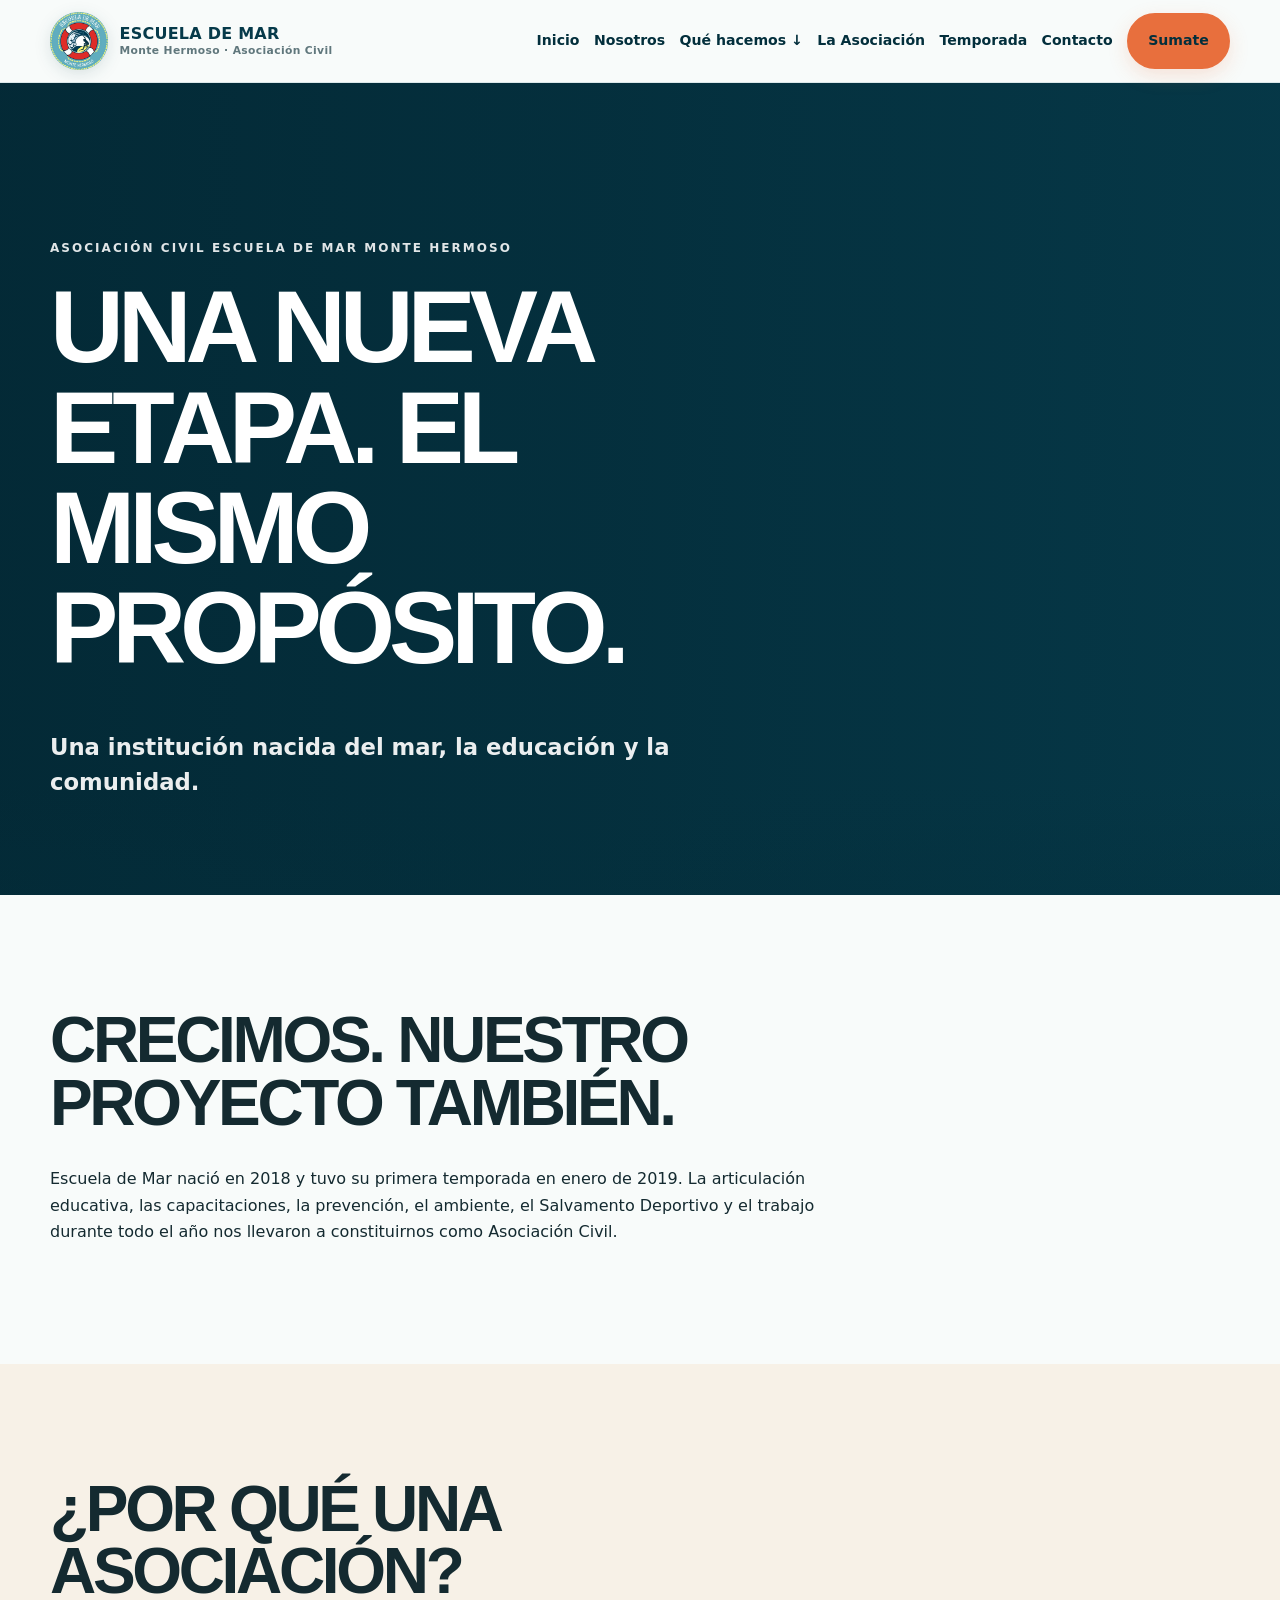
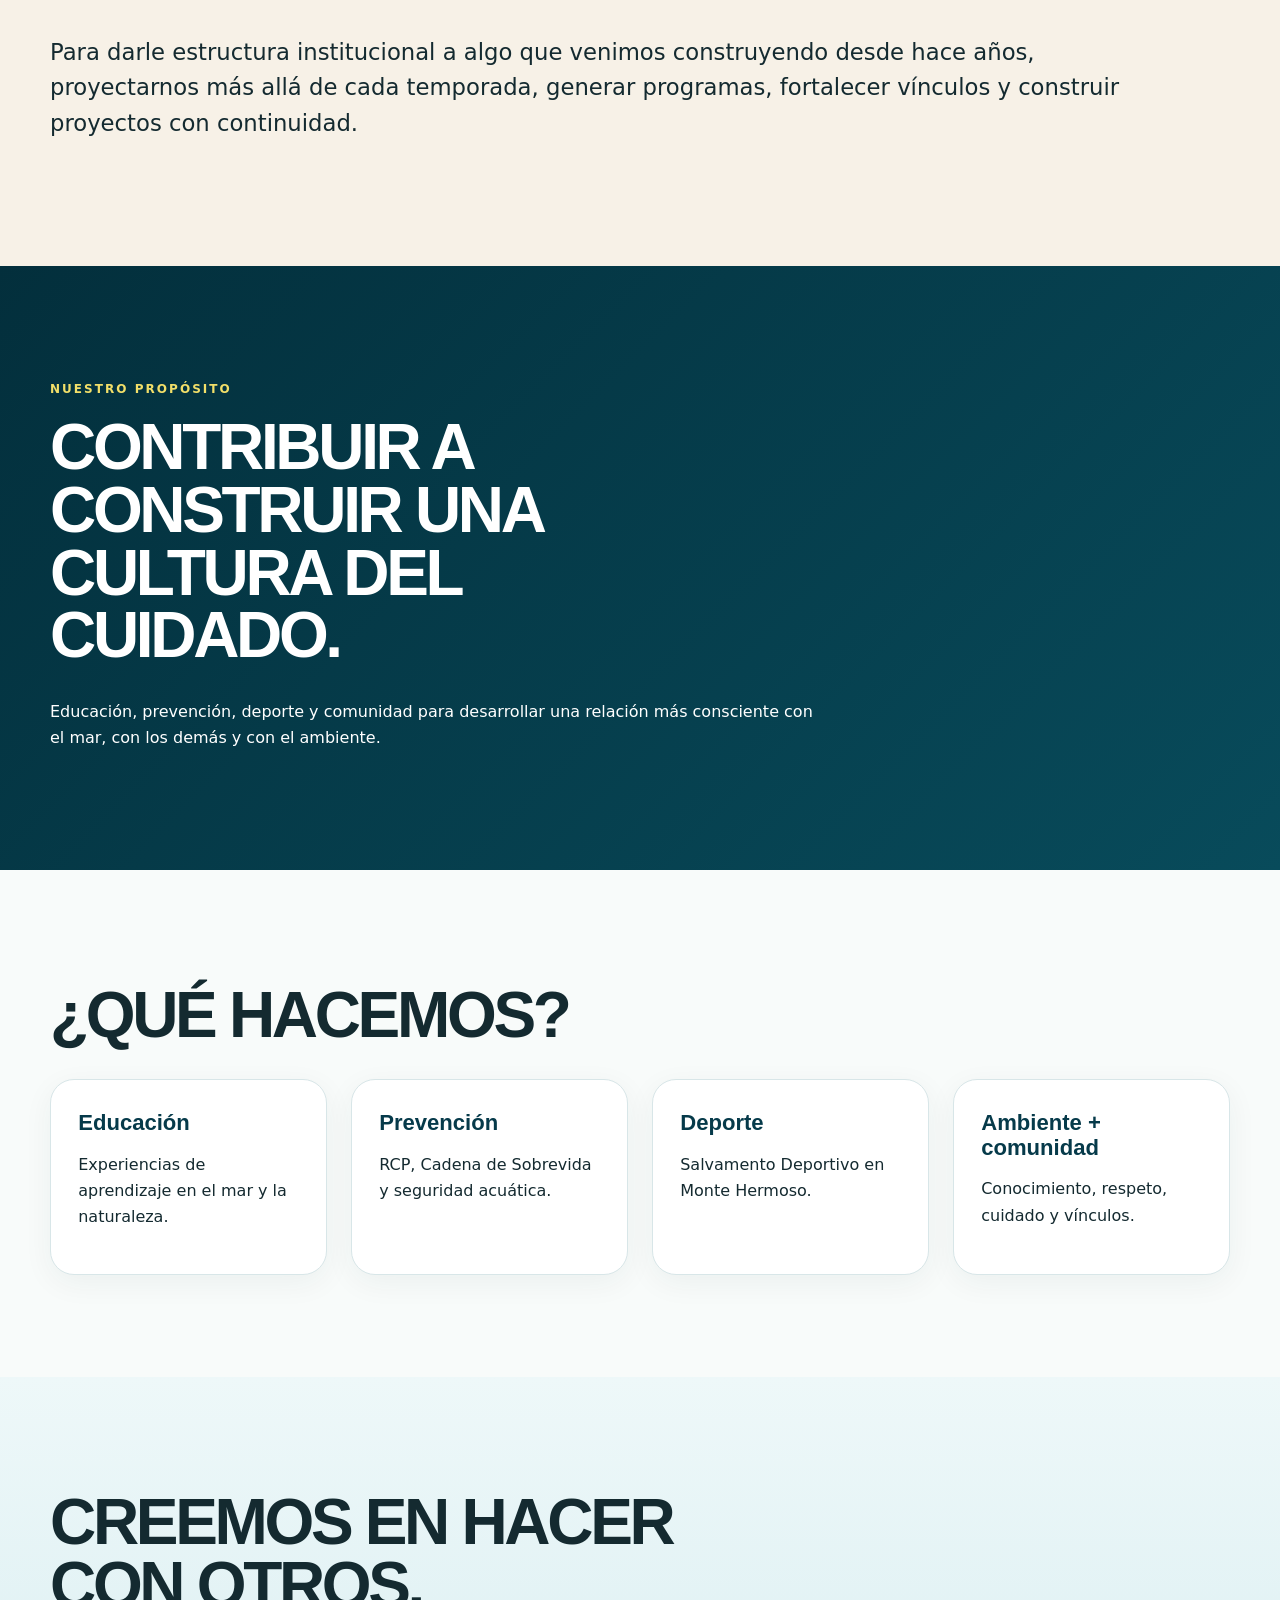
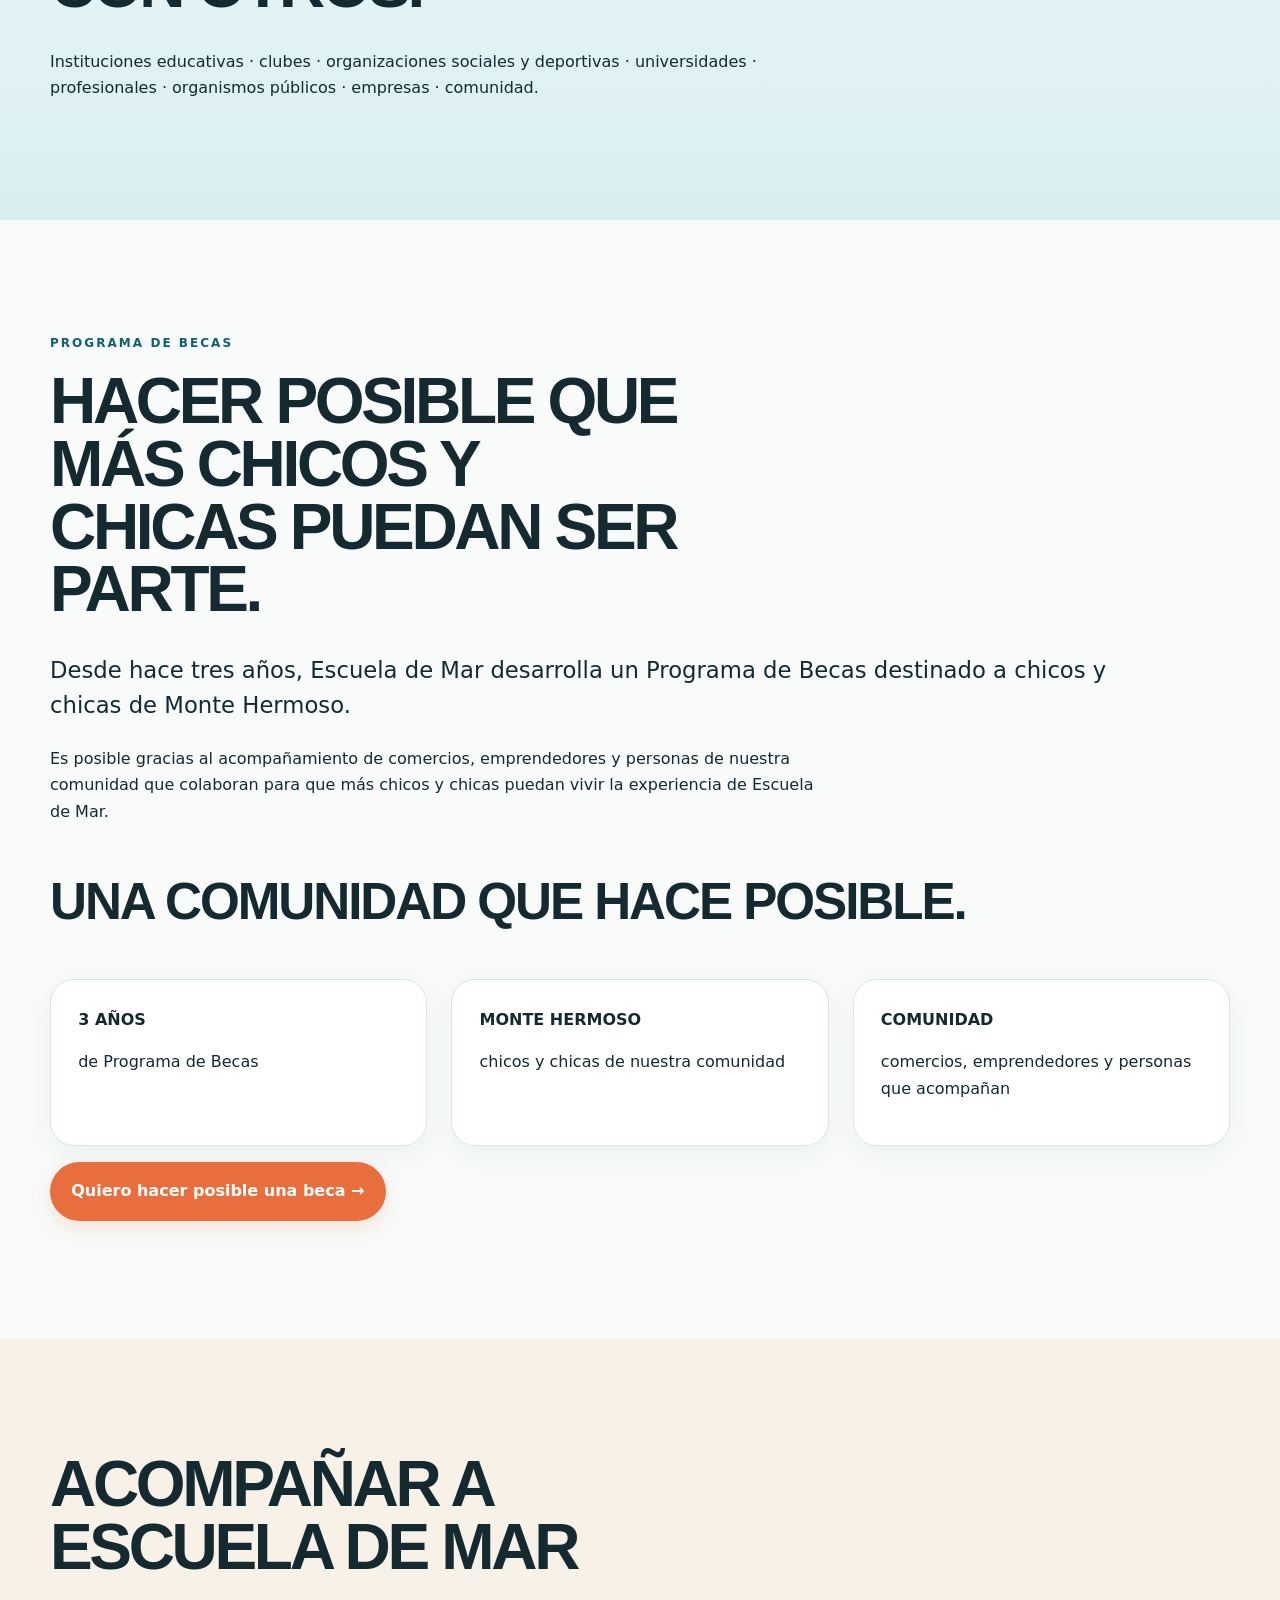
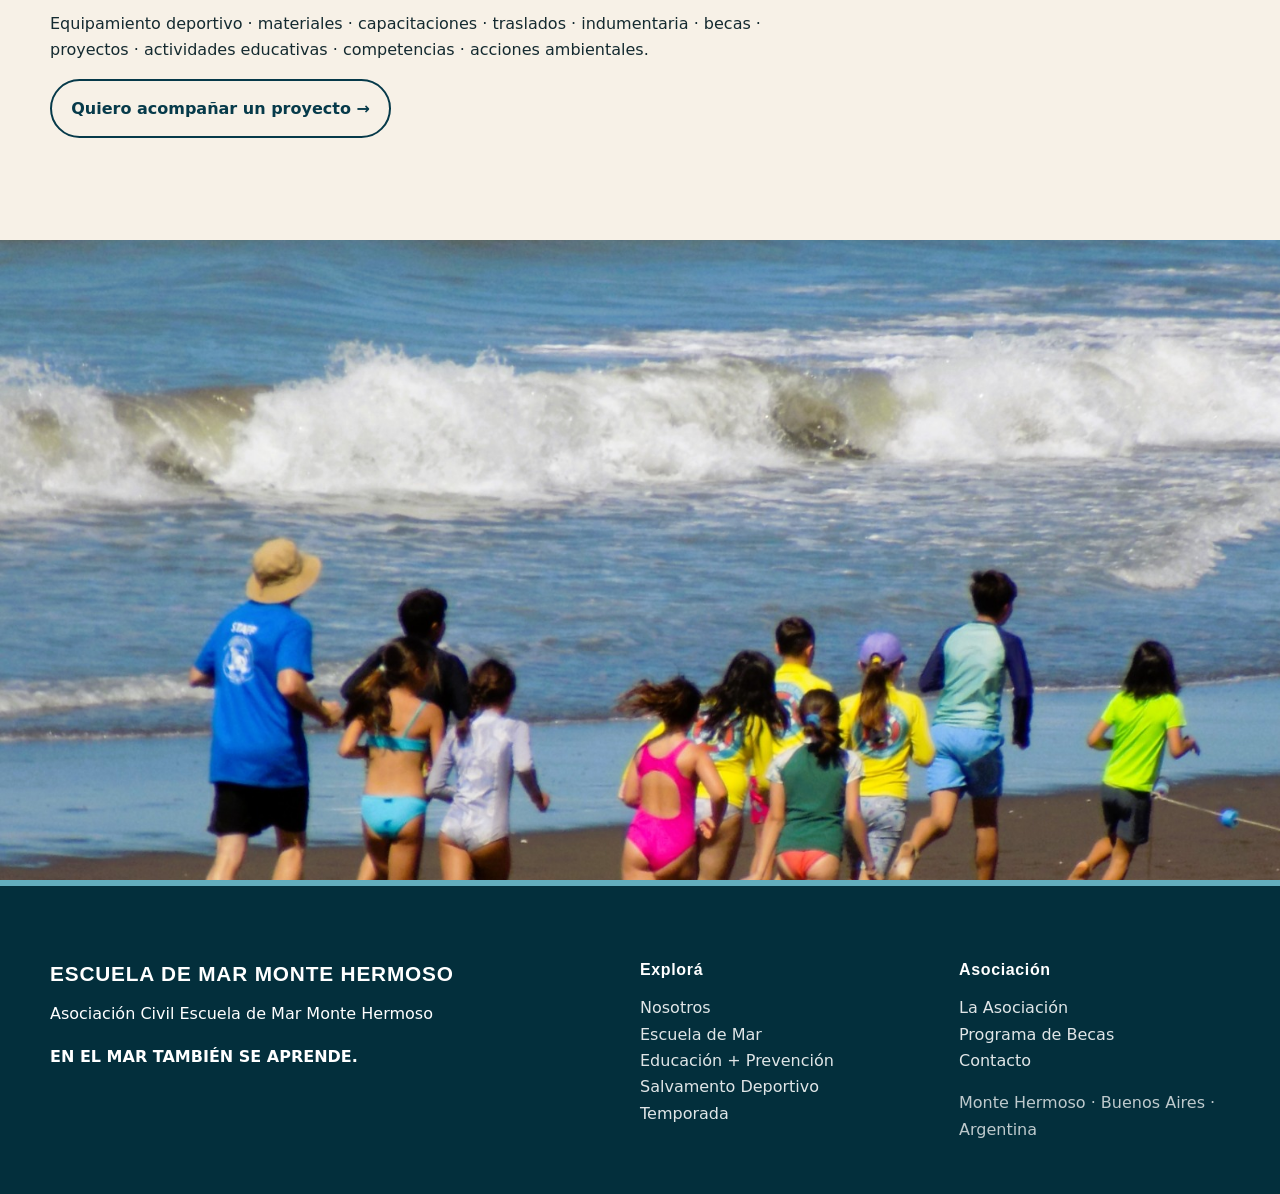
==== asociacion.html @ 0ac275d5 "primer commit" ====
<!doctype html><html lang="es"><head>
  <meta charset="utf-8">
  <meta name="viewport" content="width=device-width, initial-scale=1">
  <title>La Asociación | Escuela de Mar Monte Hermoso</title>
  <meta name="description" content="Conocé la Asociación Civil Escuela de Mar Monte Hermoso, sus proyectos comunitarios y el Programa de Becas que amplía el acceso a Escuela de Mar.">
  <meta name="robots" content="index, follow">
  <meta name="theme-color" content="#63adbd">
  <link rel="canonical" href="https://www.escuelademar.com.ar/asociacion.html">
  <link rel="icon" href="favicon.ico" sizes="any">
  <link rel="icon" type="image/png" sizes="32x32" href="assets/icons/favicon-32x32.png">
  <link rel="apple-touch-icon" href="assets/icons/apple-touch-icon.png">
  <link rel="manifest" href="site.webmanifest">
  <meta property="og:type" content="website">
  <meta property="og:locale" content="es_AR">
  <meta property="og:site_name" content="Escuela de Mar Monte Hermoso">
  <meta property="og:title" content="La Asociación | Escuela de Mar Monte Hermoso">
  <meta property="og:description" content="Conocé la Asociación Civil Escuela de Mar Monte Hermoso, sus proyectos comunitarios y el Programa de Becas que amplía el acceso a Escuela de Mar.">
  <meta property="og:url" content="https://www.escuelademar.com.ar/asociacion.html">
  <meta property="og:image" content="https://www.escuelademar.com.ar/assets/images/ANAM1547.JPEG">
  <meta name="twitter:card" content="summary_large_image">
  <link rel="stylesheet" href="assets/css/styles.css">
</head><body>
<a class="skip-link" href="#contenido">Saltar al contenido</a>
<header class="site-header">
  <div class="container nav">
    <a class="brand" href="index.html"><img src="assets/images/logo-escuela-de-mar.png" alt="Logo Escuela de Mar Monte Hermoso"><span>ESCUELA DE MAR<small>Monte Hermoso · Asociación Civil</small></span></a>
    <button class="menu-toggle" aria-label="Abrir menú">☰</button>
    <nav class="nav-links" aria-label="Navegación principal">
      <a href="index.html">Inicio</a>
      <a href="nosotros.html">Nosotros</a>
      <details class="nav-dropdown"><summary>Qué hacemos ↓</summary><div class="dropdown-menu">
        <a href="escuela-de-mar.html">Escuela de Mar</a>
        <a href="educacion-prevencion.html">Educación + Prevención</a>
        <a href="salvamento-deportivo.html">Salvamento Deportivo</a>
      </div></details>
      <a href="asociacion.html">La Asociación</a>
      <a href="temporada.html">Temporada</a>
      <a href="contacto.html">Contacto</a>
      <a class="btn" href="sumate.html">Sumate</a>
    </nav>
  </div>
</header>
<main id="contenido">
<section class="hero compact hero-photo" style="--hero-image:url('assets/images/HUEN9770.JPEG')"><div class="container"><p class="eyebrow">Asociación Civil Escuela de Mar Monte Hermoso</p><h1>UNA NUEVA ETAPA. EL MISMO PROPÓSITO.</h1><p class="lead">Una institución nacida del mar, la educación y la comunidad.</p></div></section>
<section class="section"><div class="container"><h2>CRECIMOS. NUESTRO PROYECTO TAMBIÉN.</h2><p>Escuela de Mar nació en 2018 y tuvo su primera temporada en enero de 2019. La articulación educativa, las capacitaciones, la prevención, el ambiente, el Salvamento Deportivo y el trabajo durante todo el año nos llevaron a constituirnos como Asociación Civil.</p></div></section>
<section class="section sand"><div class="container"><h2>¿POR QUÉ UNA ASOCIACIÓN?</h2><p class="lead">Para darle estructura institucional a algo que venimos construyendo desde hace años, proyectarnos más allá de cada temporada, generar programas, fortalecer vínculos y construir proyectos con continuidad.</p></div></section>
<section class="section sea"><div class="container"><p class="kicker">Nuestro propósito</p><h2>CONTRIBUIR A CONSTRUIR UNA CULTURA DEL CUIDADO.</h2><p>Educación, prevención, deporte y comunidad para desarrollar una relación más consciente con el mar, con los demás y con el ambiente.</p></div></section>
<section class="section"><div class="container"><h2>¿QUÉ HACEMOS?</h2><div class="grid four"><div class="card"><h3>Educación</h3><p>Experiencias de aprendizaje en el mar y la naturaleza.</p></div><div class="card"><h3>Prevención</h3><p>RCP, Cadena de Sobrevida y seguridad acuática.</p></div><div class="card"><h3>Deporte</h3><p>Salvamento Deportivo en Monte Hermoso.</p></div><div class="card"><h3>Ambiente + comunidad</h3><p>Conocimiento, respeto, cuidado y vínculos.</p></div></div></div></section>
<section class="section sky"><div class="container"><h2>CREEMOS EN HACER CON OTROS.</h2><p>Instituciones educativas · clubes · organizaciones sociales y deportivas · universidades · profesionales · organismos públicos · empresas · comunidad.</p></div></section>
<section class="section" id="becas"><div class="container"><p class="kicker">Programa de Becas</p><h2>HACER POSIBLE QUE MÁS CHICOS Y CHICAS PUEDAN SER PARTE.</h2><p class="lead">Desde hace tres años, Escuela de Mar desarrolla un Programa de Becas destinado a chicos y chicas de Monte Hermoso.</p><p>Es posible gracias al acompañamiento de comercios, emprendedores y personas de nuestra comunidad que colaboran para que más chicos y chicas puedan vivir la experiencia de Escuela de Mar.</p><p class="quote">UNA COMUNIDAD QUE HACE POSIBLE.</p><div class="grid three"><div class="card"><strong>3 AÑOS</strong><p>de Programa de Becas</p></div><div class="card"><strong>MONTE HERMOSO</strong><p>chicos y chicas de nuestra comunidad</p></div><div class="card"><strong>COMUNIDAD</strong><p>comercios, emprendedores y personas que acompañan</p></div></div><p><a class="btn" href="contacto.html">Quiero hacer posible una beca →</a></p></div></section>
<section class="section sand"><div class="container"><h2>ACOMPAÑAR A ESCUELA DE MAR</h2><p>Equipamiento deportivo · materiales · capacitaciones · traslados · indumentaria · becas · proyectos · actividades educativas · competencias · acciones ambientales.</p><a class="btn alt" href="contacto.html">Quiero acompañar un proyecto →</a></div></section>
<section class="image-band"><img src="assets/images/ANAM1547.JPEG" alt="Grupo de Escuela de Mar entrando al agua junto a sus docentes" loading="lazy" decoding="async"></section>
</main>
<footer><div class="container footer-grid">
<div><h3>ESCUELA DE MAR MONTE HERMOSO</h3><p>Asociación Civil Escuela de Mar Monte Hermoso</p><p><strong>EN EL MAR TAMBIÉN SE APRENDE.</strong></p></div>
<div><h3>Explorá</h3><p><a href="nosotros.html">Nosotros</a><br><a href="escuela-de-mar.html">Escuela de Mar</a><br><a href="educacion-prevencion.html">Educación + Prevención</a><br><a href="salvamento-deportivo.html">Salvamento Deportivo</a><br><a href="temporada.html">Temporada</a></p></div>
<div><h3>Asociación</h3><p><a href="asociacion.html">La Asociación</a><br><a href="asociacion.html#becas">Programa de Becas</a><br><a href="contacto.html">Contacto</a></p><p class="muted">Monte Hermoso · Buenos Aires · Argentina</p></div>
</div></footer><script src="assets/js/script.js"></script>
</body></html>
---- assets/css/styles.css ----
/* Escuela de Mar Monte Hermoso · Diseño web 2026 */
:root{
  --sea-950:#032f3c;--sea-900:#063a4a;--sea-800:#084b5b;--ocean:#0d6172;--aqua:#63adbd;
  --sky:#d9eef1;--sky-2:#eef8f9;--sand:#eee5d4;--sand-2:#f7f1e7;--foam:#f8fbfa;
  --ink:#142a30;--muted:#60777c;--accent:#e86f3d;--yellow:#f2df69;--white:#fff;
  --line:#d8e6e8;--max:1180px;--radius:24px;--radius-sm:14px;
  --shadow:0 18px 50px rgba(3,47,60,.10);--shadow-lg:0 28px 70px rgba(3,47,60,.18);
}
*{box-sizing:border-box}html{scroll-behavior:smooth;scroll-padding-top:90px}body{margin:0;font-family:Inter,ui-sans-serif,system-ui,-apple-system,BlinkMacSystemFont,"Segoe UI",Arial,sans-serif;color:var(--ink);background:var(--foam);line-height:1.65;-webkit-font-smoothing:antialiased}body::selection{background:var(--yellow);color:var(--sea-950)}a{color:inherit;text-underline-offset:.18em}img{max-width:100%;display:block}figure{margin:0}.container{width:min(var(--max),calc(100% - 3rem));margin-inline:auto}
/* Header */
.site-header{position:sticky;top:0;z-index:50;background:rgba(248,251,250,.92);border-bottom:1px solid rgba(216,230,232,.85);backdrop-filter:blur(14px);-webkit-backdrop-filter:blur(14px)}.nav{min-height:82px;display:flex;align-items:center;gap:1rem}.brand{display:flex;align-items:center;gap:.72rem;text-decoration:none;color:var(--sea-900);font-weight:900;letter-spacing:.015em;line-height:1}.brand img{width:58px;height:58px;object-fit:contain;filter:drop-shadow(0 4px 8px rgba(3,47,60,.12))}.brand span{display:flex;flex-direction:column;gap:.25rem}.brand small{font-size:.67rem;font-weight:700;letter-spacing:.035em;color:var(--muted)}.nav-links{margin-left:auto;display:flex;align-items:center;gap:.9rem}.nav-links>a,.nav-dropdown summary{position:relative;text-decoration:none;font-size:.88rem;font-weight:800;color:var(--sea-950);cursor:pointer}.nav-links>a:not(.btn)::after,.nav-dropdown summary::after{content:"";position:absolute;left:0;right:100%;bottom:-.4rem;height:2px;background:var(--accent);transition:right .25s ease}.nav-links>a:not(.btn):hover::after,.nav-dropdown summary:hover::after{right:0}.nav-dropdown{position:relative}.nav-dropdown summary{list-style:none}.nav-dropdown summary::-webkit-details-marker{display:none}.dropdown-menu{position:absolute;top:2.2rem;left:-1rem;min-width:260px;padding:.65rem;background:white;border:1px solid var(--line);border-radius:16px;box-shadow:var(--shadow-lg)}.dropdown-menu a{display:block;padding:.72rem .8rem;border-radius:10px;text-decoration:none;font-weight:750}.dropdown-menu a:hover{background:var(--sky-2);color:var(--ocean)}.menu-toggle{display:none;margin-left:auto;border:1px solid var(--line);border-radius:12px;background:white;color:var(--sea-950);font-size:1.35rem;width:44px;height:44px;cursor:pointer}
/* Type */
h1,h2,h3{font-family:Arial,Helvetica,sans-serif;line-height:.98;margin:.18em 0 .5em;color:inherit}h1{font-size:clamp(3.3rem,8vw,7.4rem);letter-spacing:-.06em;max-width:12ch;font-weight:900}h2{font-size:clamp(2.25rem,5vw,4.8rem);letter-spacing:-.052em;font-weight:900;max-width:18ch}h3{font-size:1.38rem;line-height:1.12;font-weight:900}.lead{font-size:clamp(1.08rem,2vw,1.42rem);max-width:760px;line-height:1.55}.eyebrow,.kicker{text-transform:uppercase;letter-spacing:.17em;font-weight:900;font-size:.75rem}.eyebrow{color:rgba(255,255,255,.88)}.kicker{color:var(--ocean);margin-bottom:1rem}.sea .kicker,.cta .kicker{color:var(--yellow)}.big-word{font-family:Arial,Helvetica,sans-serif;font-size:clamp(2.6rem,6vw,6.4rem);font-weight:900;line-height:.9;letter-spacing:-.06em;max-width:13ch}.quote{font-family:Arial,Helvetica,sans-serif;font-size:clamp(2rem,4vw,4rem);font-weight:900;line-height:1;letter-spacing:-.04em;max-width:900px}.muted{opacity:.74}
/* Buttons */
.btn{display:inline-flex;align-items:center;justify-content:center;gap:.45rem;padding:.88rem 1.2rem;border-radius:999px;text-decoration:none;font-weight:900;background:var(--accent);color:white;border:2px solid var(--accent);box-shadow:0 7px 20px rgba(232,111,61,.18);transition:transform .2s ease,box-shadow .2s ease,background .2s ease}.btn:hover{transform:translateY(-2px);box-shadow:0 11px 26px rgba(232,111,61,.26)}.btn.alt{background:transparent;color:var(--sea-900);border-color:var(--sea-900);box-shadow:none}.btn.alt:hover{background:var(--sea-900);color:white}.btn.light{background:white;color:var(--sea-900);border-color:white;box-shadow:none}.btn.light:hover{background:var(--yellow);border-color:var(--yellow)}
/* Heroes */
.hero{position:relative;min-height:78vh;display:grid;align-items:end;padding:9rem 0 5.5rem;background:linear-gradient(120deg,rgba(3,39,51,.9),rgba(3,39,51,.46)),var(--sea-900);color:white;isolation:isolate}.hero::after{content:"";position:absolute;inset:auto 0 0;height:110px;background:linear-gradient(to top,rgba(3,47,60,.28),transparent);z-index:-1}.hero.compact{min-height:58vh;padding-bottom:4.5rem}.hero-photo{background-image:linear-gradient(90deg,rgba(3,39,51,.86) 0%,rgba(3,39,51,.56) 47%,rgba(3,39,51,.13) 100%),var(--hero-image);background-size:cover;background-position:center 48%;overflow:hidden}.hero-photo .container{position:relative;z-index:1}.hero .lead{color:rgba(255,255,255,.92);font-weight:600}.hero .btn{margin-top:.65rem}
/* Sections */
.section{padding:clamp(4.5rem,8vw,7.5rem) 0}.section.sand{background:var(--sand-2)}.section.sea{background:linear-gradient(135deg,var(--sea-950),var(--sea-800));color:white}.section.sky{background:linear-gradient(180deg,var(--sky-2),var(--sky))}.section p{max-width:76ch}.section h2+p,.section .lead{margin-top:1.25rem}.grid{display:grid;gap:1.5rem;align-items:start}.grid.two{grid-template-columns:repeat(2,minmax(0,1fr));gap:clamp(2rem,5vw,5rem);align-items:center}.grid.three{grid-template-columns:repeat(3,minmax(0,1fr))}.grid.four{grid-template-columns:repeat(4,minmax(0,1fr))}
.card{height:100%;background:white;padding:1.7rem;border-radius:var(--radius);border:1px solid var(--line);box-shadow:0 8px 30px rgba(3,47,60,.055);transition:transform .25s ease,box-shadow .25s ease,border-color .25s ease}.card:hover{transform:translateY(-5px);box-shadow:var(--shadow);border-color:#bfd8dc}.card h3{color:var(--sea-900)}.card a{font-weight:900;color:var(--ocean)}.card.dark{background:var(--sea-800);color:white;border:0}.card.dark h3{color:white}.tags{display:flex;flex-wrap:wrap;gap:.65rem;margin-top:1.4rem}.tag{padding:.55rem .82rem;border-radius:999px;background:white;border:1px solid #c6dade;font-size:.8rem;font-weight:900;letter-spacing:.02em;box-shadow:0 4px 15px rgba(3,47,60,.04)}.sea .tag{background:rgba(255,255,255,.1);border-color:rgba(255,255,255,.25);color:white}.timeline{border-left:3px solid var(--aqua);padding-left:1.8rem}.timeline article{position:relative;margin:0 0 2.2rem}.timeline article::before{content:"";position:absolute;width:13px;height:13px;border-radius:50%;background:var(--accent);left:-2.27rem;top:.35rem;box-shadow:0 0 0 5px var(--foam)}.sand .timeline article::before{box-shadow:0 0 0 5px var(--sand-2)}.notice{padding:1.2rem 1.35rem;border-left:5px solid var(--accent);background:#fff5ee;border-radius:0 var(--radius-sm) var(--radius-sm) 0}.cta{position:relative;padding:clamp(4.5rem,8vw,7rem) 0;background:linear-gradient(135deg,var(--ocean),var(--sea-950));color:white;overflow:hidden}.cta::after{content:"";position:absolute;width:360px;height:360px;border:70px solid rgba(255,255,255,.055);border-radius:50%;right:-90px;top:-120px}.cta h2{max-width:14ch}
/* Photography */
.photo-frame{position:relative;border-radius:var(--radius);overflow:hidden;min-height:430px;background:var(--sky);box-shadow:var(--shadow)}.photo-frame::after{content:"";position:absolute;inset:0;border:1px solid rgba(255,255,255,.35);border-radius:inherit;pointer-events:none}.photo-frame img{width:100%;height:100%;min-height:430px;object-fit:cover;transition:transform .55s ease}.photo-frame:hover img{transform:scale(1.025)}.photo-story{background:var(--sea-950);padding:5px}.photo-grid{display:grid;grid-template-columns:1.25fr 1fr 1fr;grid-template-rows:310px 310px;gap:5px}.photo-grid figure{overflow:hidden}.photo-grid .photo-tall{grid-row:1/span 2}.photo-grid figure:nth-child(2){grid-column:2/span 2}.photo-grid img{width:100%;height:100%;object-fit:cover;transition:transform .55s ease,filter .55s ease}.photo-grid figure:hover img{transform:scale(1.025);filter:saturate(1.05)}.image-band{height:min(58vw,640px);overflow:hidden;background:var(--sea-900)}.image-band img{width:100%;height:100%;object-fit:cover;object-position:center}
/* Forms + FAQ */
form{display:grid;gap:1rem;background:white;padding:clamp(1.4rem,3vw,2.2rem);border:1px solid var(--line);border-radius:var(--radius);box-shadow:var(--shadow)}label{font-weight:850;color:var(--sea-900)}input,select,textarea{width:100%;padding:.95rem 1rem;border:1px solid #b8cccf;border-radius:12px;font:inherit;background:white;color:var(--ink);outline:none;transition:border .2s ease,box-shadow .2s ease}input:focus,select:focus,textarea:focus{border-color:var(--aqua);box-shadow:0 0 0 4px rgba(99,173,189,.16)}textarea{min-height:160px;resize:vertical}.faq{max-width:900px}.faq details{padding:1.1rem 0;border-bottom:1px solid #cbdadd}.faq summary{font-weight:900;cursor:pointer;color:var(--sea-900);font-size:1.05rem}.faq details p{padding-left:.25rem}.photo-placeholder{min-height:280px;border-radius:var(--radius);background:linear-gradient(135deg,var(--aqua),var(--ocean));display:grid;place-items:center;color:white;text-align:center;padding:2rem;font-weight:900}
/* Footer */
footer{background:var(--sea-950);color:white;padding:4.5rem 0 2.2rem;border-top:6px solid var(--aqua)}footer h3{font-size:1rem;letter-spacing:.04em}footer a{text-decoration:none;color:rgba(255,255,255,.88)}footer a:hover{color:var(--yellow)}.footer-grid{display:grid;grid-template-columns:2fr 1fr 1fr;gap:3rem}.footer-grid>div:first-child h3{font-size:1.3rem}
/* Accessibility */
:focus-visible{outline:3px solid var(--yellow);outline-offset:3px}.skip-link{position:absolute;left:-999px;top:0;background:var(--yellow);color:var(--sea-950);padding:.7rem 1rem;z-index:999}.skip-link:focus{left:1rem;top:1rem}
/* Responsive */
@media(max-width:1050px){.nav-links{gap:.65rem}.nav-links>a,.nav-dropdown summary{font-size:.82rem}.brand small{display:none}}
@media(max-width:900px){.container{width:min(var(--max),calc(100% - 2rem))}.menu-toggle{display:grid;place-items:center}.nav-links{display:none;position:absolute;left:0;right:0;top:82px;background:rgba(255,255,255,.98);padding:1rem 1rem 1.3rem;flex-direction:column;align-items:stretch;border-bottom:1px solid var(--line);box-shadow:0 20px 35px rgba(3,47,60,.12)}.nav-links.open{display:flex}.nav-links>a,.nav-dropdown summary{font-size:.95rem;padding:.55rem .2rem}.nav-links>a::after,.nav-dropdown summary::after{display:none}.dropdown-menu{position:static;box-shadow:none;margin-top:.5rem;border-radius:12px;background:var(--sky-2)}.grid.two,.grid.three,.grid.four,.footer-grid{grid-template-columns:1fr}.grid.two{gap:2.5rem}.hero{min-height:70vh;padding-top:7rem}.hero-photo{background-position:center}.photo-frame,.photo-frame img{min-height:330px}.photo-grid{grid-template-columns:1fr 1fr;grid-template-rows:320px 230px 230px}.photo-grid .photo-tall{grid-row:auto;grid-column:1/span 2}.photo-grid figure:nth-child(2){grid-column:auto}.image-band{height:68vw;min-height:330px}.footer-grid{gap:1.5rem}}
@media(max-width:560px){.nav{min-height:74px}.brand img{width:48px;height:48px}.brand span{font-size:.88rem}.nav-links{top:74px}h1{font-size:clamp(3rem,15vw,4.8rem)}h2{font-size:clamp(2.15rem,11vw,3.5rem)}.section{padding:4.4rem 0}.hero{min-height:74vh;padding-bottom:4rem}.hero.compact{min-height:52vh}.photo-grid{display:grid;grid-template-columns:repeat(2,minmax(0,1fr));grid-template-rows:repeat(2,210px)}.photo-grid .photo-tall,.photo-grid figure:nth-child(2){grid-column:auto;grid-row:auto}.image-band{height:82vw}.btn{width:100%;text-align:center}.tags{gap:.45rem}.tag{font-size:.74rem}.footer-grid{grid-template-columns:1fr}}
@media(max-width:379px){.photo-grid{grid-template-columns:1fr;grid-template-rows:repeat(4,230px)}}
@media(max-width:350px){.container{width:min(var(--max),calc(100% - 1.25rem))}.nav{gap:.45rem}.brand{gap:.45rem;min-width:0}.brand img{width:42px;height:42px;flex:0 0 42px}.brand span{font-size:.76rem;line-height:1.05;min-width:0}.brand small{display:none}.menu-toggle{width:42px;height:42px;flex:0 0 42px}.nav-links{top:74px}}
@media(prefers-reduced-motion:reduce){html{scroll-behavior:auto}*,*::before,*::after{transition:none!important;animation:none!important}}
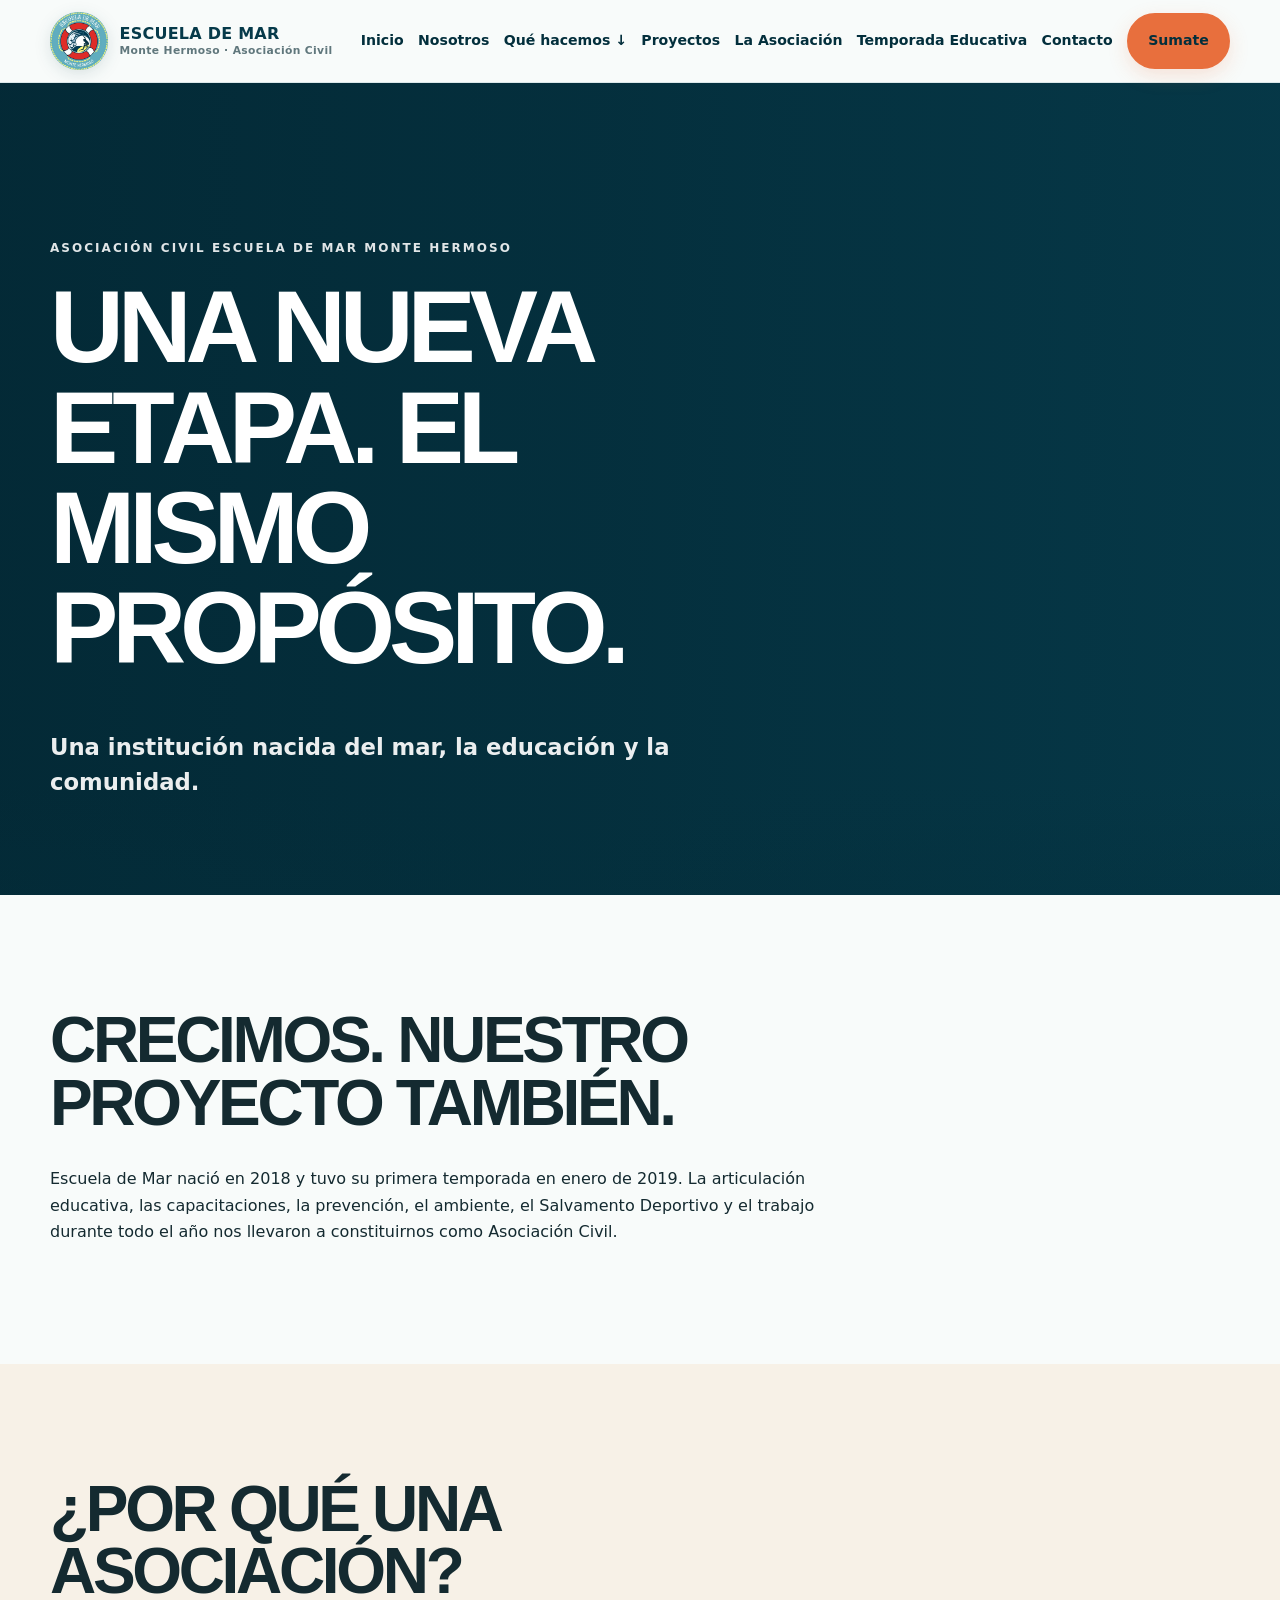
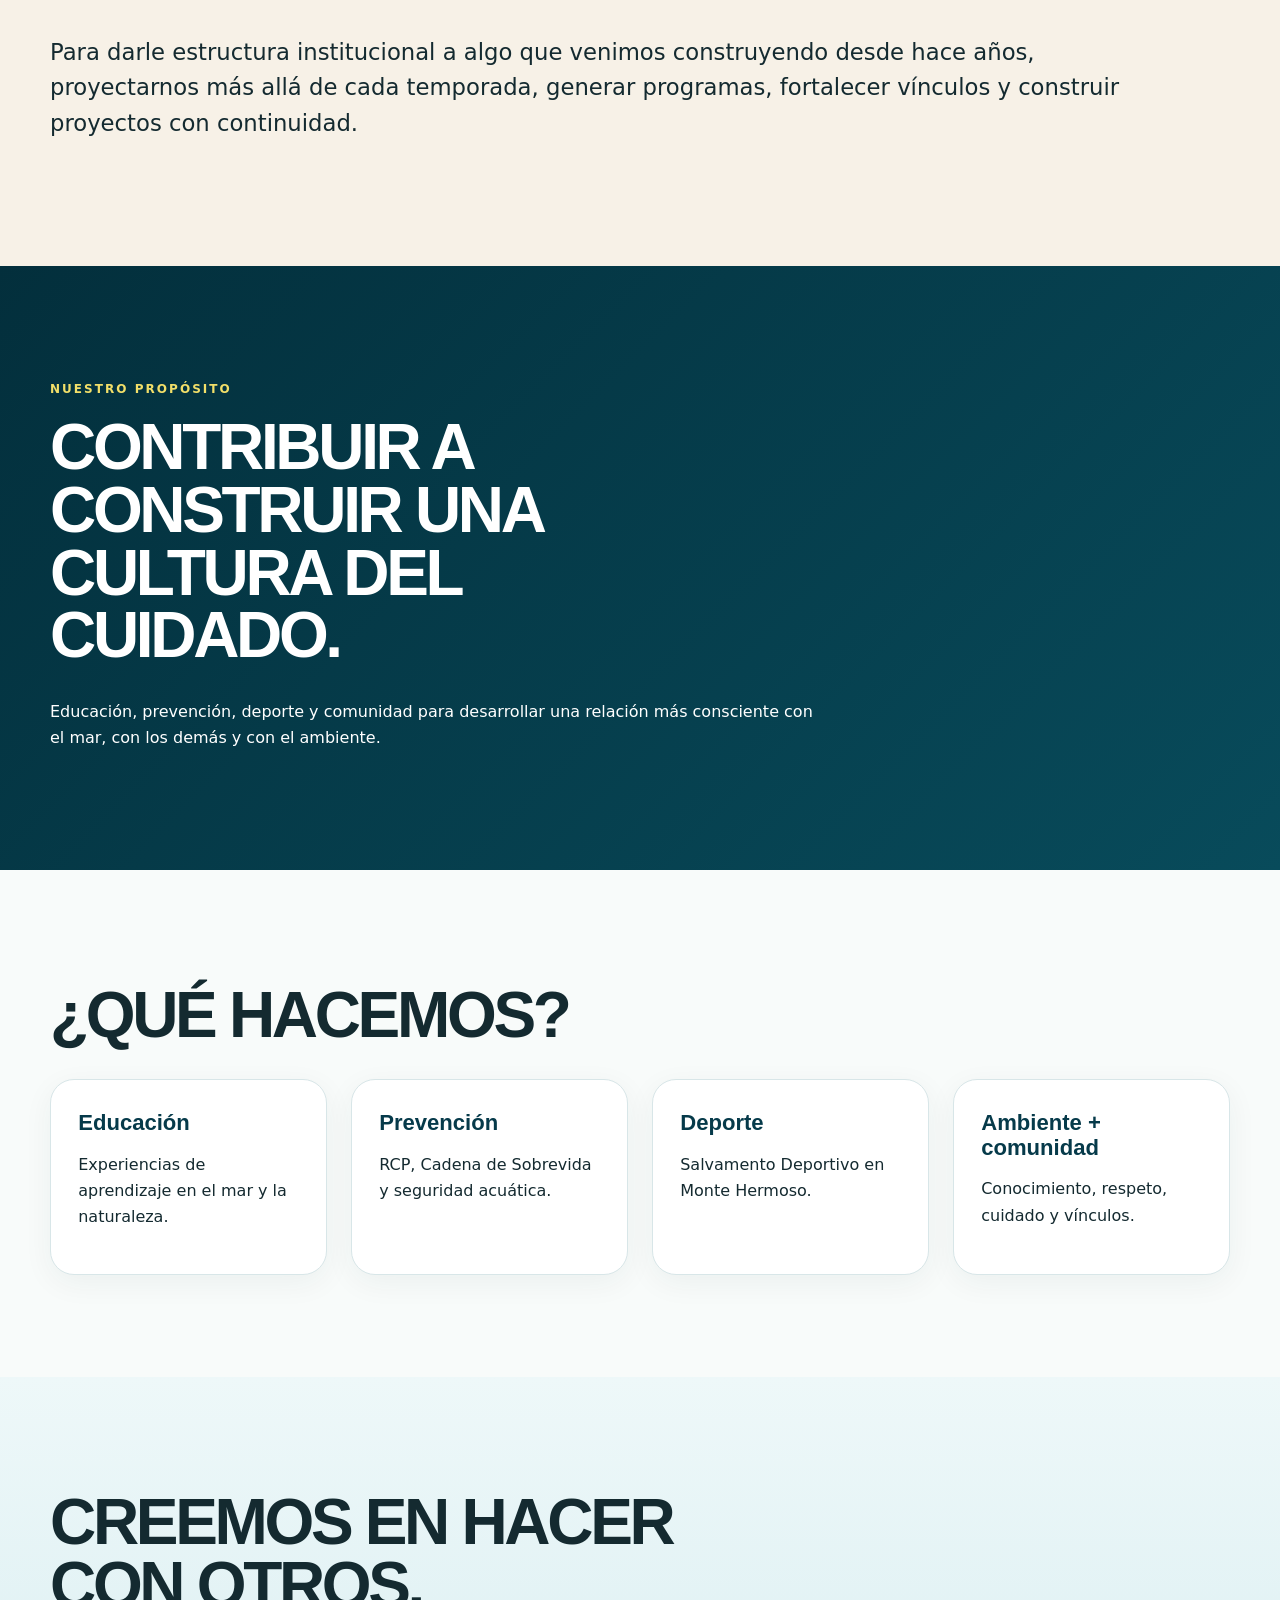
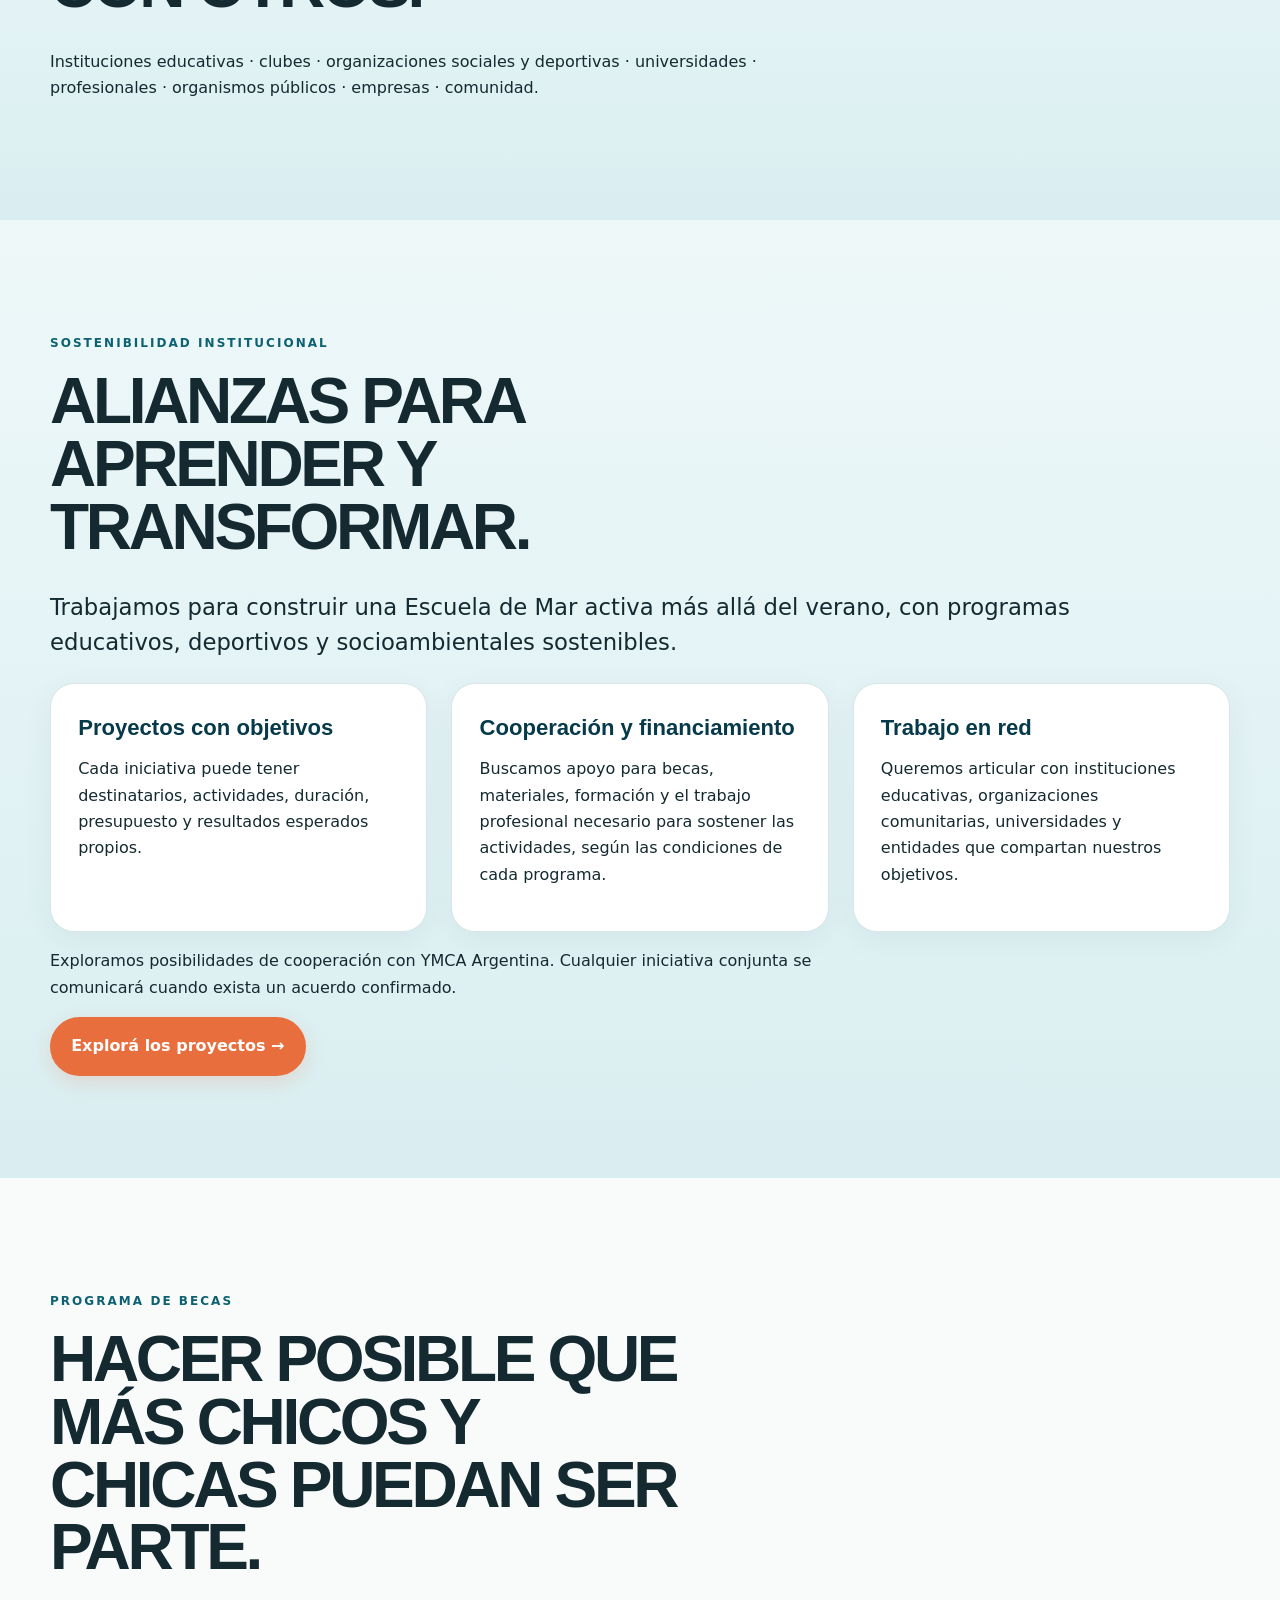
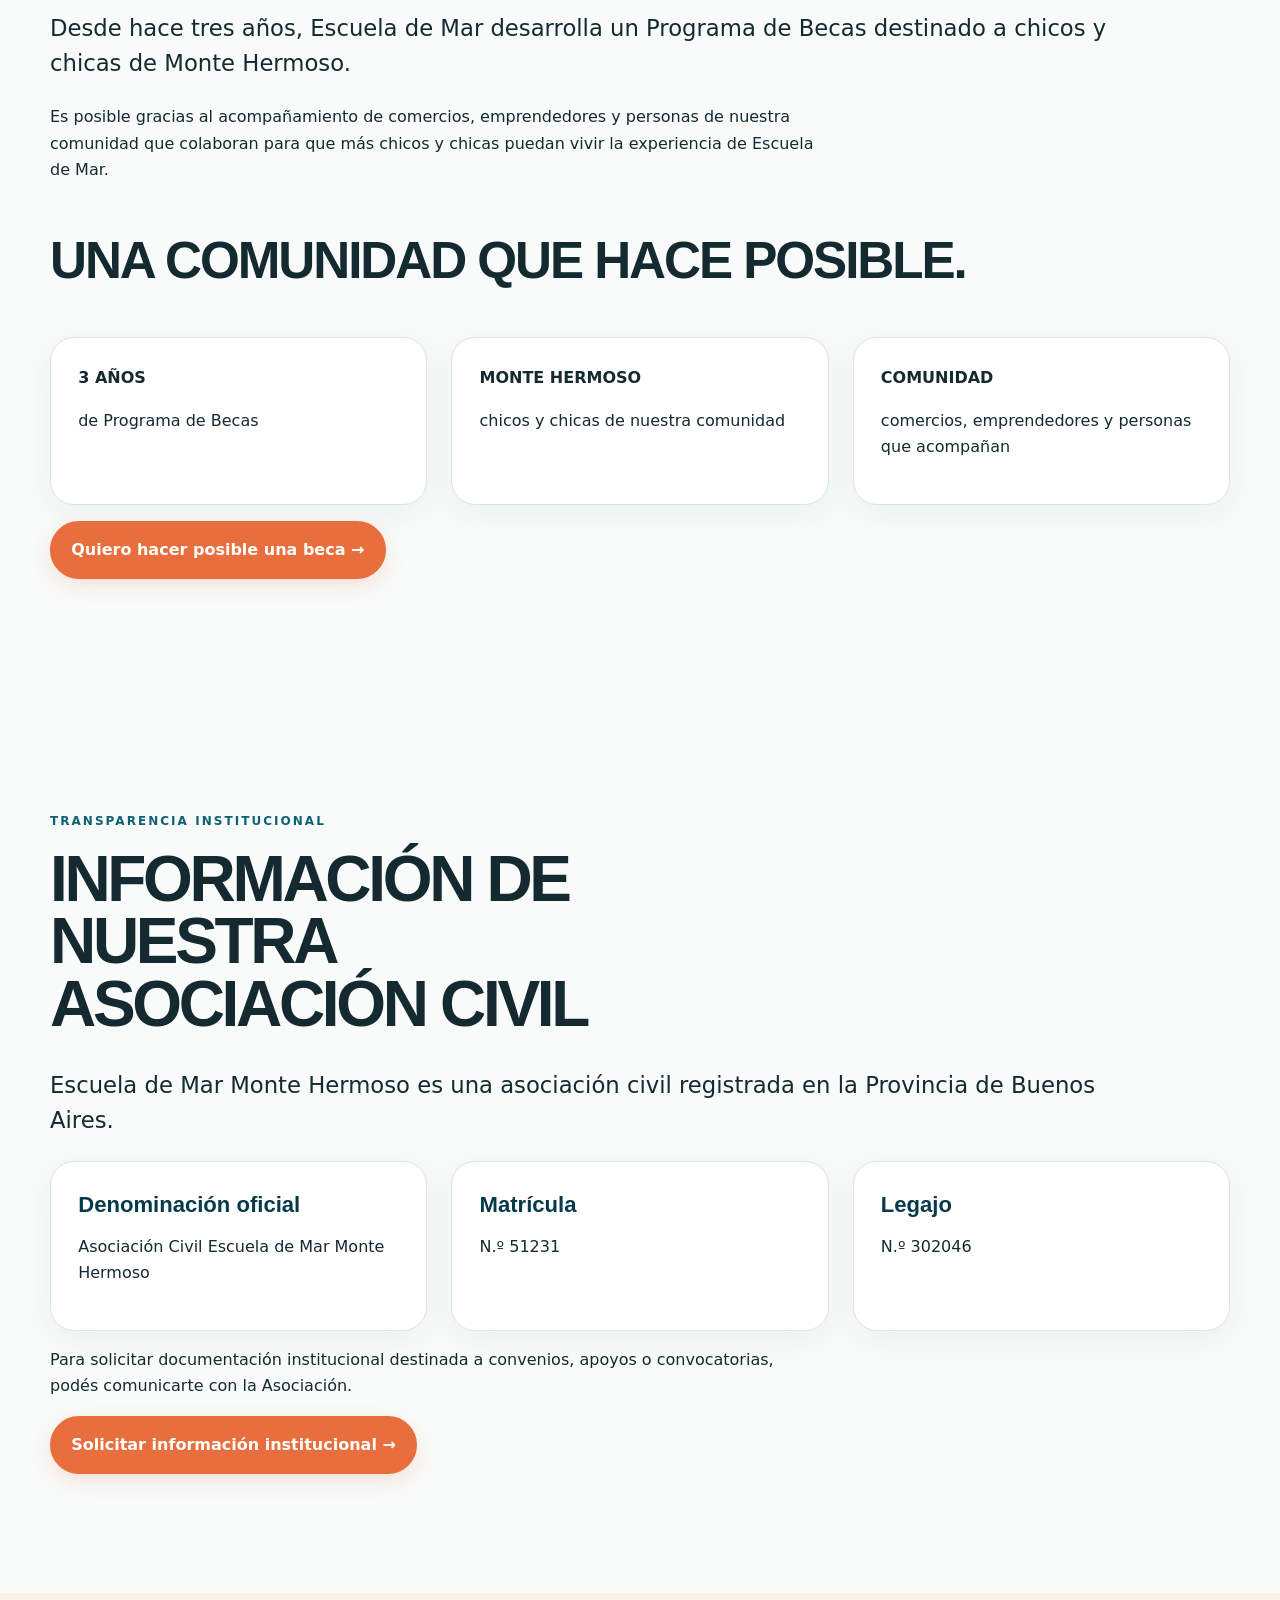
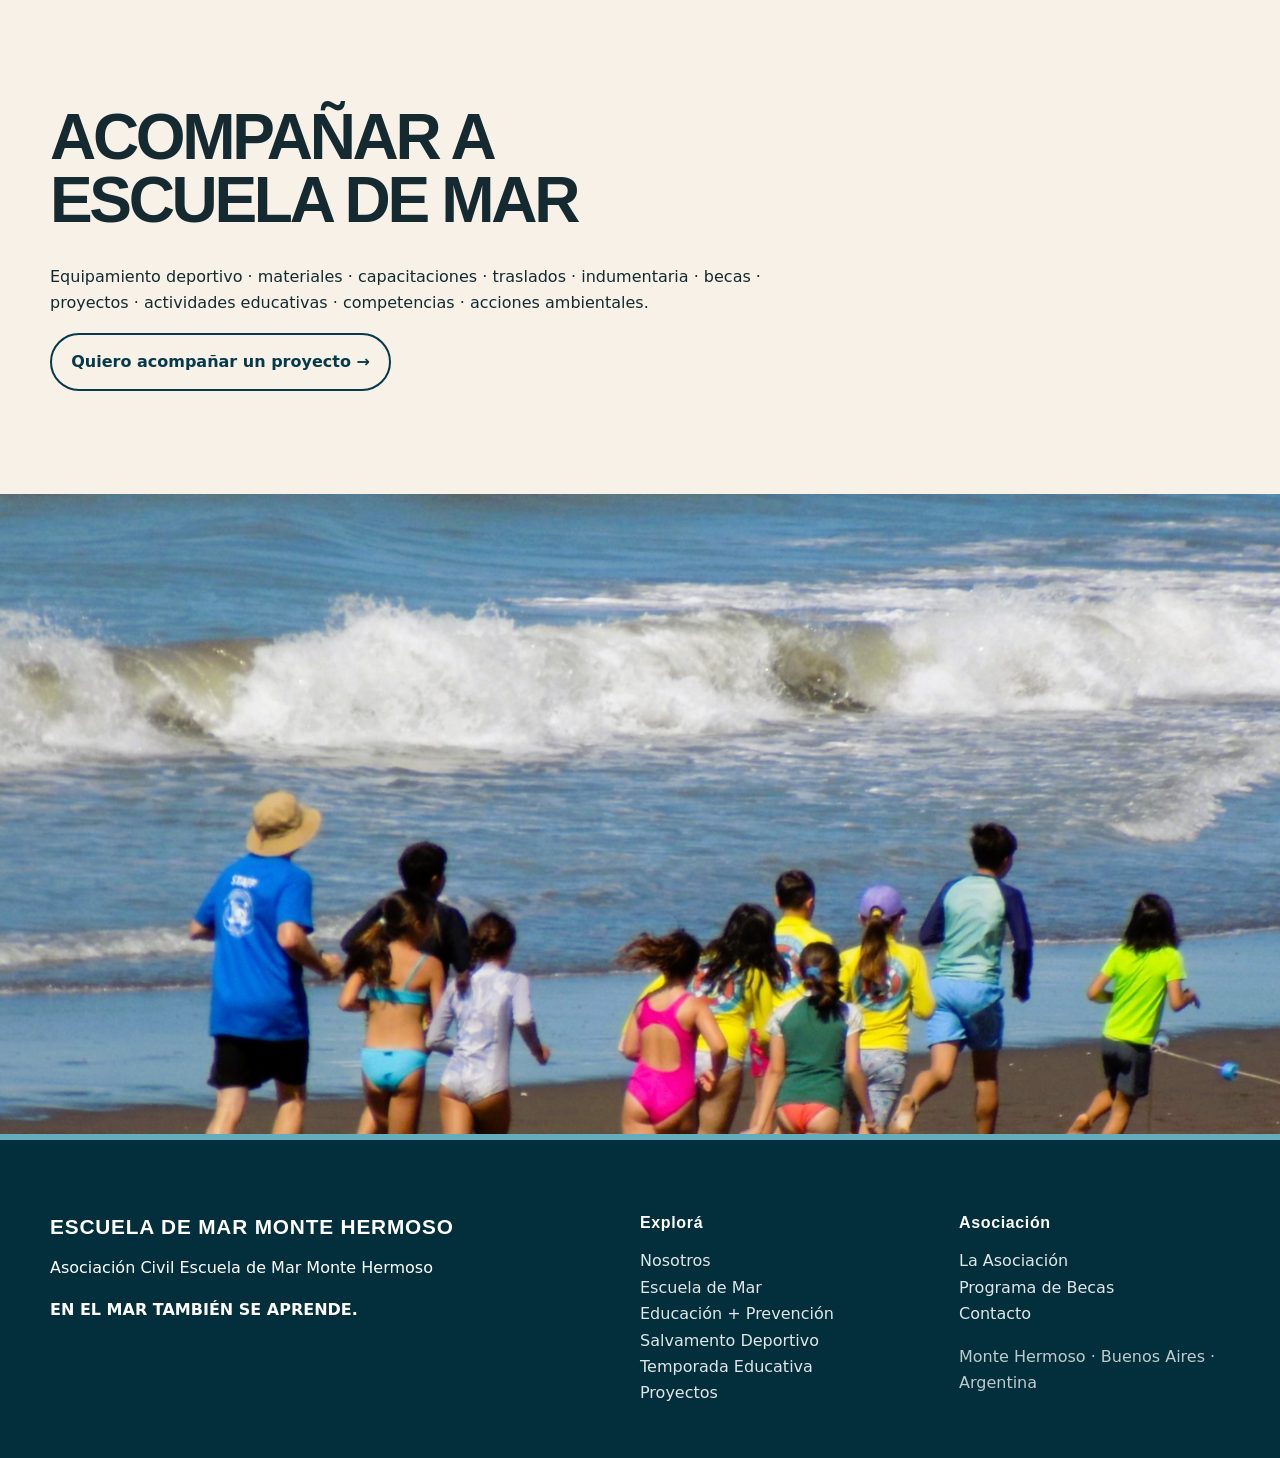
==== commit 1e16c705: "Refactor HTML structure and syntax in asociacion.html" ====
--- a/asociacion.html
+++ b/asociacion.html
@@ -1,44 +1,45 @@
-<!doctype html><html lang="es"><head>
-  <meta charset="utf-8">
-  <meta name="viewport" content="width=device-width, initial-scale=1">
-  <title>La Asociación | Escuela de Mar Monte Hermoso</title>
-  <meta name="description" content="Conocé la Asociación Civil Escuela de Mar Monte Hermoso, sus proyectos comunitarios y el Programa de Becas que amplía el acceso a Escuela de Mar.">
-  <meta name="robots" content="index, follow">
-  <meta name="theme-color" content="#63adbd">
-  <link rel="canonical" href="https://www.escuelademar.com.ar/asociacion.html">
-  <link rel="icon" href="favicon.ico" sizes="any">
-  <link rel="icon" type="image/png" sizes="32x32" href="assets/icons/favicon-32x32.png">
-  <link rel="apple-touch-icon" href="assets/icons/apple-touch-icon.png">
-  <link rel="manifest" href="site.webmanifest">
-  <meta property="og:type" content="website">
-  <meta property="og:locale" content="es_AR">
-  <meta property="og:site_name" content="Escuela de Mar Monte Hermoso">
-  <meta property="og:title" content="La Asociación | Escuela de Mar Monte Hermoso">
-  <meta property="og:description" content="Conocé la Asociación Civil Escuela de Mar Monte Hermoso, sus proyectos comunitarios y el Programa de Becas que amplía el acceso a Escuela de Mar.">
-  <meta property="og:url" content="https://www.escuelademar.com.ar/asociacion.html">
-  <meta property="og:image" content="https://www.escuelademar.com.ar/assets/images/ANAM1547.JPEG">
-  <meta name="twitter:card" content="summary_large_image">
-  <link rel="stylesheet" href="assets/css/styles.css">
+<!DOCTYPE html>
+<html lang="es"><head>
+<meta charset="utf-8"/>
+<meta content="width=device-width, initial-scale=1" name="viewport"/>
+<title>La Asociación | Escuela de Mar Monte Hermoso</title>
+<meta content="Conocé la Asociación Civil Escuela de Mar Monte Hermoso, sus proyectos comunitarios y el Programa de Becas que amplía el acceso a Escuela de Mar." name="description"/>
+<meta content="index, follow" name="robots"/>
+<meta content="#63adbd" name="theme-color"/>
+<link href="https://www.escuelademar.com.ar/asociacion.html" rel="canonical"/>
+<link href="favicon.ico" rel="icon" sizes="any"/>
+<link href="assets/icons/favicon-32x32.png" rel="icon" sizes="32x32" type="image/png"/>
+<link href="assets/icons/apple-touch-icon.png" rel="apple-touch-icon"/>
+<link href="site.webmanifest" rel="manifest"/>
+<meta content="website" property="og:type"/>
+<meta content="es_AR" property="og:locale"/>
+<meta content="Escuela de Mar Monte Hermoso" property="og:site_name"/>
+<meta content="La Asociación | Escuela de Mar Monte Hermoso" property="og:title"/>
+<meta content="Conocé la Asociación Civil Escuela de Mar Monte Hermoso, sus proyectos comunitarios y el Programa de Becas que amplía el acceso a Escuela de Mar." property="og:description"/>
+<meta content="https://www.escuelademar.com.ar/asociacion.html" property="og:url"/>
+<meta content="https://www.escuelademar.com.ar/assets/images/ANAM1547.JPEG" property="og:image"/>
+<meta content="summary_large_image" name="twitter:card"/>
+<link href="assets/css/styles.css" rel="stylesheet"/>
 </head><body>
 <a class="skip-link" href="#contenido">Saltar al contenido</a>
 <header class="site-header">
-  <div class="container nav">
-    <a class="brand" href="index.html"><img src="assets/images/logo-escuela-de-mar.png" alt="Logo Escuela de Mar Monte Hermoso"><span>ESCUELA DE MAR<small>Monte Hermoso · Asociación Civil</small></span></a>
-    <button class="menu-toggle" aria-label="Abrir menú">☰</button>
-    <nav class="nav-links" aria-label="Navegación principal">
-      <a href="index.html">Inicio</a>
-      <a href="nosotros.html">Nosotros</a>
-      <details class="nav-dropdown"><summary>Qué hacemos ↓</summary><div class="dropdown-menu">
-        <a href="escuela-de-mar.html">Escuela de Mar</a>
-        <a href="educacion-prevencion.html">Educación + Prevención</a>
-        <a href="salvamento-deportivo.html">Salvamento Deportivo</a>
-      </div></details>
-      <a href="asociacion.html">La Asociación</a>
-      <a href="temporada.html">Temporada</a>
-      <a href="contacto.html">Contacto</a>
-      <a class="btn" href="sumate.html">Sumate</a>
-    </nav>
-  </div>
+<div class="container nav">
+<a class="brand" href="index.html"><img alt="Logo Escuela de Mar Monte Hermoso" src="assets/images/logo-escuela-de-mar.png"/><span>ESCUELA DE MAR<small>Monte Hermoso · Asociación Civil</small></span></a>
+<button aria-label="Abrir menú" class="menu-toggle">☰</button>
+<nav aria-label="Navegación principal" class="nav-links">
+<a href="index.html">Inicio</a>
+<a href="nosotros.html">Nosotros</a>
+<details class="nav-dropdown"><summary>Qué hacemos ↓</summary><div class="dropdown-menu">
+<a href="escuela-de-mar.html">Escuela de Mar</a>
+<a href="educacion-prevencion.html">Educación + Prevención</a>
+<a href="salvamento-deportivo.html">Salvamento Deportivo</a>
+</div></details>
+<a href="proyectos.html">Proyectos</a><a href="asociacion.html">La Asociación</a>
+<a href="temporada.html">Temporada Educativa</a>
+<a href="contacto.html">Contacto</a>
+<a class="btn" href="sumate.html">Sumate</a>
+</nav>
+</div>
 </header>
 <main id="contenido">
 <section class="hero compact hero-photo" style="--hero-image:url('assets/images/HUEN9770.JPEG')"><div class="container"><p class="eyebrow">Asociación Civil Escuela de Mar Monte Hermoso</p><h1>UNA NUEVA ETAPA. EL MISMO PROPÓSITO.</h1><p class="lead">Una institución nacida del mar, la educación y la comunidad.</p></div></section>
@@ -47,13 +48,14 @@
 <section class="section sea"><div class="container"><p class="kicker">Nuestro propósito</p><h2>CONTRIBUIR A CONSTRUIR UNA CULTURA DEL CUIDADO.</h2><p>Educación, prevención, deporte y comunidad para desarrollar una relación más consciente con el mar, con los demás y con el ambiente.</p></div></section>
 <section class="section"><div class="container"><h2>¿QUÉ HACEMOS?</h2><div class="grid four"><div class="card"><h3>Educación</h3><p>Experiencias de aprendizaje en el mar y la naturaleza.</p></div><div class="card"><h3>Prevención</h3><p>RCP, Cadena de Sobrevida y seguridad acuática.</p></div><div class="card"><h3>Deporte</h3><p>Salvamento Deportivo en Monte Hermoso.</p></div><div class="card"><h3>Ambiente + comunidad</h3><p>Conocimiento, respeto, cuidado y vínculos.</p></div></div></div></section>
 <section class="section sky"><div class="container"><h2>CREEMOS EN HACER CON OTROS.</h2><p>Instituciones educativas · clubes · organizaciones sociales y deportivas · universidades · profesionales · organismos públicos · empresas · comunidad.</p></div></section>
-<section class="section" id="becas"><div class="container"><p class="kicker">Programa de Becas</p><h2>HACER POSIBLE QUE MÁS CHICOS Y CHICAS PUEDAN SER PARTE.</h2><p class="lead">Desde hace tres años, Escuela de Mar desarrolla un Programa de Becas destinado a chicos y chicas de Monte Hermoso.</p><p>Es posible gracias al acompañamiento de comercios, emprendedores y personas de nuestra comunidad que colaboran para que más chicos y chicas puedan vivir la experiencia de Escuela de Mar.</p><p class="quote">UNA COMUNIDAD QUE HACE POSIBLE.</p><div class="grid three"><div class="card"><strong>3 AÑOS</strong><p>de Programa de Becas</p></div><div class="card"><strong>MONTE HERMOSO</strong><p>chicos y chicas de nuestra comunidad</p></div><div class="card"><strong>COMUNIDAD</strong><p>comercios, emprendedores y personas que acompañan</p></div></div><p><a class="btn" href="contacto.html">Quiero hacer posible una beca →</a></p></div></section>
+<section class="section sky" id="alianzas"><div class="container"><p class="kicker">Sostenibilidad institucional</p><h2>ALIANZAS PARA APRENDER Y TRANSFORMAR.</h2><p class="lead">Trabajamos para construir una Escuela de Mar activa más allá del verano, con programas educativos, deportivos y socioambientales sostenibles.</p><div class="grid three"><article class="card"><h3>Proyectos con objetivos</h3><p>Cada iniciativa puede tener destinatarios, actividades, duración, presupuesto y resultados esperados propios.</p></article><article class="card"><h3>Cooperación y financiamiento</h3><p>Buscamos apoyo para becas, materiales, formación y el trabajo profesional necesario para sostener las actividades, según las condiciones de cada programa.</p></article><article class="card"><h3>Trabajo en red</h3><p>Queremos articular con instituciones educativas, organizaciones comunitarias, universidades y entidades que compartan nuestros objetivos.</p></article></div><p>Exploramos posibilidades de cooperación con YMCA Argentina. Cualquier iniciativa conjunta se comunicará cuando exista un acuerdo confirmado.</p><a class="btn" href="proyectos.html">Explorá los proyectos →</a></div></section><section class="section" id="becas"><div class="container"><p class="kicker">Programa de Becas</p><h2>HACER POSIBLE QUE MÁS CHICOS Y CHICAS PUEDAN SER PARTE.</h2><p class="lead">Desde hace tres años, Escuela de Mar desarrolla un Programa de Becas destinado a chicos y chicas de Monte Hermoso.</p><p>Es posible gracias al acompañamiento de comercios, emprendedores y personas de nuestra comunidad que colaboran para que más chicos y chicas puedan vivir la experiencia de Escuela de Mar.</p><p class="quote">UNA COMUNIDAD QUE HACE POSIBLE.</p><div class="grid three"><div class="card"><strong>3 AÑOS</strong><p>de Programa de Becas</p></div><div class="card"><strong>MONTE HERMOSO</strong><p>chicos y chicas de nuestra comunidad</p></div><div class="card"><strong>COMUNIDAD</strong><p>comercios, emprendedores y personas que acompañan</p></div></div><p><a class="btn" href="contacto.html">Quiero hacer posible una beca →</a></p></div></section>
+<section class="section" id="informacion-institucional"><div class="container"><p class="kicker">Transparencia institucional</p><h2>INFORMACIÓN DE NUESTRA ASOCIACIÓN CIVIL</h2><p class="lead">Escuela de Mar Monte Hermoso es una asociación civil registrada en la Provincia de Buenos Aires.</p><div class="grid three"><article class="card"><h3>Denominación oficial</h3><p>Asociación Civil Escuela de Mar Monte Hermoso</p></article><article class="card"><h3>Matrícula</h3><p>N.º 51231</p></article><article class="card"><h3>Legajo</h3><p>N.º 302046</p></article></div><p>Para solicitar documentación institucional destinada a convenios, apoyos o convocatorias, podés comunicarte con la Asociación.</p><p><a class="btn" href="contacto.html">Solicitar información institucional →</a></p></div></section>
 <section class="section sand"><div class="container"><h2>ACOMPAÑAR A ESCUELA DE MAR</h2><p>Equipamiento deportivo · materiales · capacitaciones · traslados · indumentaria · becas · proyectos · actividades educativas · competencias · acciones ambientales.</p><a class="btn alt" href="contacto.html">Quiero acompañar un proyecto →</a></div></section>
-<section class="image-band"><img src="assets/images/ANAM1547.JPEG" alt="Grupo de Escuela de Mar entrando al agua junto a sus docentes" loading="lazy" decoding="async"></section>
+<section class="image-band"><img alt="Grupo de Escuela de Mar entrando al agua junto a sus docentes" decoding="async" loading="lazy" src="assets/images/ANAM1547.JPEG"/></section>
 </main>
 <footer><div class="container footer-grid">
 <div><h3>ESCUELA DE MAR MONTE HERMOSO</h3><p>Asociación Civil Escuela de Mar Monte Hermoso</p><p><strong>EN EL MAR TAMBIÉN SE APRENDE.</strong></p></div>
-<div><h3>Explorá</h3><p><a href="nosotros.html">Nosotros</a><br><a href="escuela-de-mar.html">Escuela de Mar</a><br><a href="educacion-prevencion.html">Educación + Prevención</a><br><a href="salvamento-deportivo.html">Salvamento Deportivo</a><br><a href="temporada.html">Temporada</a></p></div>
-<div><h3>Asociación</h3><p><a href="asociacion.html">La Asociación</a><br><a href="asociacion.html#becas">Programa de Becas</a><br><a href="contacto.html">Contacto</a></p><p class="muted">Monte Hermoso · Buenos Aires · Argentina</p></div>
+<div><h3>Explorá</h3><p><a href="nosotros.html">Nosotros</a><br/><a href="escuela-de-mar.html">Escuela de Mar</a><br/><a href="educacion-prevencion.html">Educación + Prevención</a><br/><a href="salvamento-deportivo.html">Salvamento Deportivo</a><br/><a href="temporada.html">Temporada Educativa</a><br/><a href="proyectos.html">Proyectos</a></p></div>
+<div><h3>Asociación</h3><p><a href="asociacion.html">La Asociación</a><br/><a href="asociacion.html#becas">Programa de Becas</a><br/><a href="contacto.html">Contacto</a></p><p class="muted">Monte Hermoso · Buenos Aires · Argentina</p></div>
 </div></footer><script src="assets/js/script.js"></script>
-</body></html>+</body></html>
